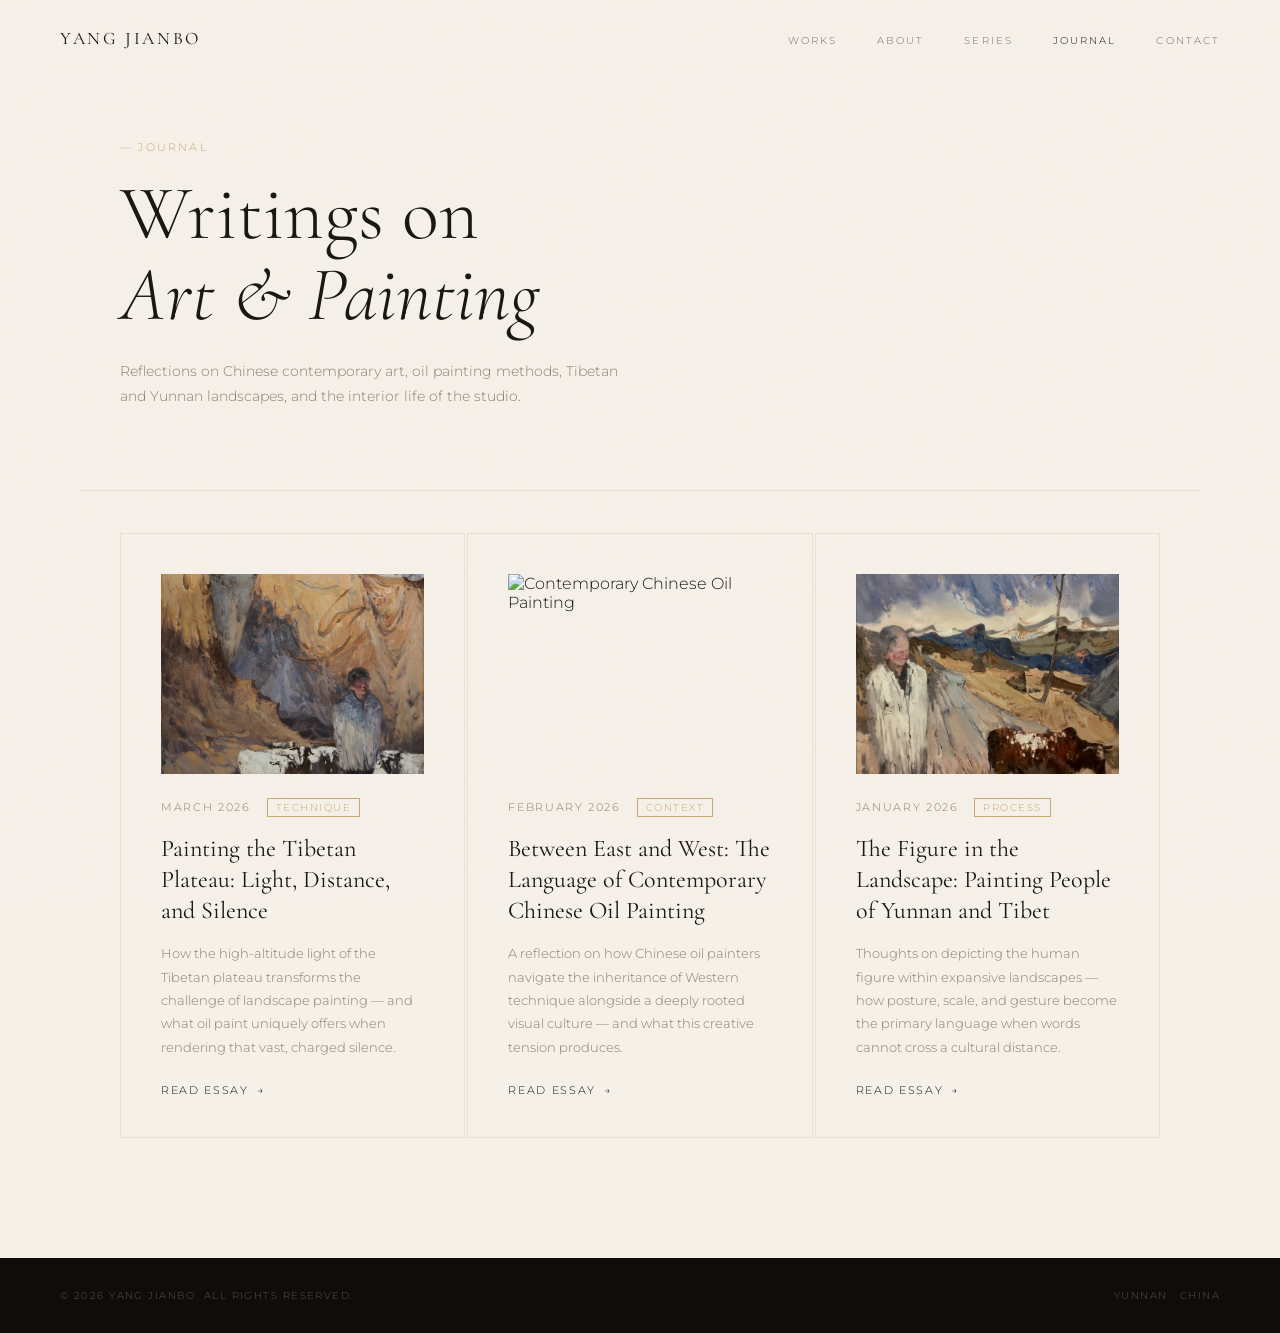
==== blog/index.html @ 933f6329 "add blog" ====
<!DOCTYPE html>
<html lang="en">
<head>
<!-- Google tag (gtag.js) -->
<script async src="https://www.googletagmanager.com/gtag/js?id=G-KQ1RSYF3QQ"></script>
<script>
  window.dataLayer = window.dataLayer || [];
  function gtag(){dataLayer.push(arguments);}
  gtag('js', new Date());
  gtag('config', 'G-KQ1RSYF3QQ');
</script>
<meta charset="UTF-8">
<meta name="viewport" content="width=device-width, initial-scale=1.0">

<!-- Primary SEO -->
<title>Blog — Yang Jianbo | Chinese Art, Oil Painting & Tibetan Landscapes</title>
<meta name="description" content="Writings by Yang Jianbo (杨剑波) on Chinese contemporary art, oil painting techniques, Tibetan and Yunnan landscapes, and the creative process behind his work.">
<meta name="keywords" content="Yang Jianbo blog, Chinese oil painting, Tibetan landscape painting, contemporary Chinese art, oil painting techniques, Yunnan artist">
<meta name="author" content="Yang Jianbo">
<link rel="canonical" href="https://yangjianbo.com/blog/">

<!-- Open Graph -->
<meta property="og:type" content="website">
<meta property="og:url" content="https://yangjianbo.com/blog/">
<meta property="og:title" content="Blog — Yang Jianbo | Chinese Art & Oil Painting">
<meta property="og:description" content="Writings by Yang Jianbo on Chinese contemporary art, oil painting techniques, and Tibetan landscapes.">
<meta property="og:image" content="https://yangjianbo.com/art-portfolio/10.jpg">
<meta property="og:locale" content="en_US">
<meta property="og:site_name" content="Yang Jianbo">

<!-- Twitter Card -->
<meta name="twitter:card" content="summary_large_image">
<meta name="twitter:title" content="Blog — Yang Jianbo | Chinese Art & Oil Painting">
<meta name="twitter:description" content="Writings on Chinese contemporary art, oil painting techniques, and Tibetan landscapes.">
<meta name="twitter:image" content="https://yangjianbo.com/art-portfolio/10.jpg">

<link rel="preconnect" href="https://fonts.googleapis.com">
<link href="https://fonts.googleapis.com/css2?family=Cormorant+Garamond:ital,wght@0,300;0,400;0,600;1,300;1,400&family=Montserrat:wght@200;300;400&display=swap" rel="stylesheet">
<link rel="stylesheet" href="/styles.css">
<link rel="icon" type="image/png" sizes="48x48" href="/favicon.png">
<link rel="icon" type="image/png" sizes="192x192" href="/favicon-192.png">
<link rel="apple-touch-icon" href="/favicon-192.png">

<!-- JSON-LD Breadcrumb -->
<script type="application/ld+json">
{
  "@context": "https://schema.org",
  "@type": "BreadcrumbList",
  "itemListElement": [
    { "@type": "ListItem", "position": 1, "name": "Home", "item": "https://yangjianbo.com/" },
    { "@type": "ListItem", "position": 2, "name": "Blog", "item": "https://yangjianbo.com/blog/" }
  ]
}
</script>

<!-- JSON-LD Blog -->
<script type="application/ld+json">
{
  "@context": "https://schema.org",
  "@type": "Blog",
  "name": "Yang Jianbo — Journal",
  "url": "https://yangjianbo.com/blog/",
  "description": "Writings on Chinese contemporary art, oil painting, and Tibetan landscapes by Yang Jianbo.",
  "author": {
    "@type": "Person",
    "name": "Yang Jianbo",
    "url": "https://yangjianbo.com"
  }
}
</script>

<style>
/* Blog-specific styles */
.blog-hero {
  padding: 140px 80px 80px;
  max-width: 1200px;
  margin: 0 auto;
}
.blog-hero-label {
  font-size: 11px;
  letter-spacing: 0.2em;
  text-transform: uppercase;
  color: var(--warm);
  margin-bottom: 20px;
}
.blog-hero-title {
  font-family: 'Cormorant Garamond', serif;
  font-size: clamp(48px, 6vw, 80px);
  font-weight: 300;
  line-height: 1.05;
  color: var(--ink);
  margin-bottom: 24px;
}
.blog-hero-desc {
  font-size: 14px;
  color: var(--muted);
  line-height: 1.8;
  max-width: 500px;
}
.blog-divider {
  width: 100%;
  height: 1px;
  background: var(--light);
  margin: 0 80px;
  width: calc(100% - 160px);
}
.blog-grid {
  display: grid;
  grid-template-columns: repeat(auto-fill, minmax(340px, 1fr));
  gap: 2px;
  padding: 2px 80px 120px;
  max-width: 1200px;
  margin: 40px auto 0;
}
.blog-card {
  background: var(--paper);
  border: 1px solid var(--light);
  padding: 40px;
  transition: border-color 0.3s ease;
  text-decoration: none;
  color: inherit;
  display: flex;
  flex-direction: column;
  gap: 16px;
}
.blog-card:hover {
  border-color: var(--warm);
}
.blog-card-meta {
  display: flex;
  gap: 16px;
  align-items: center;
}
.blog-card-date {
  font-size: 11px;
  letter-spacing: 0.15em;
  text-transform: uppercase;
  color: var(--muted);
}
.blog-card-tag {
  font-size: 10px;
  letter-spacing: 0.15em;
  text-transform: uppercase;
  color: var(--warm);
  border: 1px solid var(--warm);
  padding: 2px 8px;
}
.blog-card-title {
  font-family: 'Cormorant Garamond', serif;
  font-size: 24px;
  font-weight: 400;
  line-height: 1.3;
  color: var(--ink);
}
.blog-card-excerpt {
  font-size: 13px;
  color: var(--muted);
  line-height: 1.8;
  flex: 1;
}
.blog-card-read {
  font-size: 11px;
  letter-spacing: 0.15em;
  text-transform: uppercase;
  color: var(--ink);
  display: flex;
  align-items: center;
  gap: 8px;
  margin-top: 8px;
}
.blog-card-read::after {
  content: '→';
  transition: transform 0.2s;
}
.blog-card:hover .blog-card-read::after {
  transform: translateX(4px);
}
.blog-card-img {
  width: 100%;
  height: 200px;
  object-fit: cover;
  pointer-events: none;
  -webkit-user-drag: none;
  user-drag: none;
  -webkit-user-select: none;
  user-select: none;
  margin-bottom: 8px;
}
@media (max-width: 900px) {
  .blog-hero { padding: 120px 24px 56px; }
  .blog-hero-title { font-size: 44px; }
  .blog-grid { padding: 0 24px 80px; gap: 16px; grid-template-columns: 1fr; max-width: 600px; }
  .blog-divider { margin: 0 24px; width: calc(100% - 48px); }
  .blog-card { padding: 28px; }
  .blog-card-img { height: 220px; }
}
@media (max-width: 480px) {
  .blog-hero { padding: 100px 20px 48px; }
  .blog-hero-title { font-size: 36px; }
  .blog-hero-desc { font-size: 13px; }
  .blog-grid { padding: 0 16px 64px; gap: 12px; max-width: 100%; }
  .blog-card { padding: 22px; }
  .blog-card-img { height: 180px; }
  .blog-card-title { font-size: 20px; }
  .blog-card-excerpt { font-size: 12px; }
}
</style>
</head>
<body>

<nav>
  <a href="/" class="nav-logo">Yang Jianbo</a>
  <ul class="nav-links">
    <li><a href="/#works">Works</a></li>
    <li><a href="/#about">About</a></li>
    <li><a href="/#series">Series</a></li>
    <li><a href="/blog/" style="opacity:1">Journal</a></li>
    <li><a href="/#contact">Contact</a></li>
  </ul>
  <button class="nav-hamburger" aria-label="Open menu" onclick="this.closest('nav').classList.toggle('menu-open')">
    <span></span><span></span><span></span>
  </button>
</nav>

<div class="blog-hero reveal">
  <div class="blog-hero-label">— Journal</div>
  <h1 class="blog-hero-title">Writings on<br><em>Art & Painting</em></h1>
  <p class="blog-hero-desc">Reflections on Chinese contemporary art, oil painting methods, Tibetan and Yunnan landscapes, and the interior life of the studio.</p>
</div>

<div class="blog-divider"></div>

<main class="blog-grid">

  <a href="/blog/tibetan-landscape-oil-painting.html" class="blog-card reveal">
    <img class="blog-card-img" src="/art-portfolio/9.jpg" alt="Tibetan Landscape Oil Painting by Yang Jianbo" style="object-position: center 80%;">
    <div class="blog-card-meta">
      <span class="blog-card-date">March 2026</span>
      <span class="blog-card-tag">Technique</span>
    </div>
    <h2 class="blog-card-title">Painting the Tibetan Plateau: Light, Distance, and Silence</h2>
    <p class="blog-card-excerpt">How the high-altitude light of the Tibetan plateau transforms the challenge of landscape painting — and what oil paint uniquely offers when rendering that vast, charged silence.</p>
    <span class="blog-card-read">Read essay</span>
  </a>

  <a href="/blog/contemporary-chinese-oil-painting.html" class="blog-card reveal">
    <img class="blog-card-img" src="/art-portfolio/10.jpg" alt="Contemporary Chinese Oil Painting" style="object-position: center 60%;">
    <div class="blog-card-meta">
      <span class="blog-card-date">February 2026</span>
      <span class="blog-card-tag">Context</span>
    </div>
    <h2 class="blog-card-title">Between East and West: The Language of Contemporary Chinese Oil Painting</h2>
    <p class="blog-card-excerpt">A reflection on how Chinese oil painters navigate the inheritance of Western technique alongside a deeply rooted visual culture — and what this creative tension produces.</p>
    <span class="blog-card-read">Read essay</span>
  </a>

  <a href="/blog/yunnan-figure-painting.html" class="blog-card reveal">
    <img class="blog-card-img" src="/art-portfolio/14.jpg" alt="Yunnan Figure Painting by Yang Jianbo" style="object-position: 30% 60%;">
    <div class="blog-card-meta">
      <span class="blog-card-date">January 2026</span>
      <span class="blog-card-tag">Process</span>
    </div>
    <h2 class="blog-card-title">The Figure in the Landscape: Painting People of Yunnan and Tibet</h2>
    <p class="blog-card-excerpt">Thoughts on depicting the human figure within expansive landscapes — how posture, scale, and gesture become the primary language when words cannot cross a cultural distance.</p>
    <span class="blog-card-read">Read essay</span>
  </a>

</main>

<footer>
  <span>© 2026 Yang Jianbo. All Rights Reserved.</span>
  <span>Yunnan · China</span>
</footer>

<script>
// Reveal on scroll
const revealEls = document.querySelectorAll('.reveal');
const observer = new IntersectionObserver((entries) => {
  entries.forEach(e => {
    if (e.isIntersecting) {
      e.target.style.opacity = '1';
      e.target.style.transform = 'translateY(0)';
    }
  });
}, { threshold: 0.1 });
revealEls.forEach(el => {
  el.style.opacity = '0';
  el.style.transform = 'translateY(30px)';
  el.style.transition = 'opacity 0.7s ease, transform 0.7s ease';
  observer.observe(el);
});
</script>

</body>
</html>
---- styles.css ----
:root {
  --ink: #1a1612;
  --paper: #f5f0e8;
  --warm: #c8a96e;
  --muted: #8a7e72;
  --light: #e8e0d0;
}
* { margin: 0; padding: 0; box-sizing: border-box; }

/* ── Image protection ── */
img {
  -webkit-user-drag: none;
  user-drag: none;
  -webkit-user-select: none;
  user-select: none;
  pointer-events: none;
}
.gallery-item, .hero-image-container, .lightbox-canvas-wrap {
  -webkit-user-select: none;
  user-select: none;
  position: relative;
}
/* Transparent overlay blocks drag/touch-save on the gallery cards */
.gallery-item::after {
  content: '';
  position: absolute;
  inset: 0;
  z-index: 2;
  cursor: pointer;
}
/* Lightbox canvas */
#lightbox-img {
  max-width: 96vw;
  max-height: 82vh;
  display: block;
  pointer-events: none;
  -webkit-user-drag: none;
  user-drag: none;
  object-fit: contain;
}
html { scroll-behavior: smooth; }
body {
  background: var(--paper);
  color: var(--ink);
  font-family: 'Montserrat', sans-serif;
  font-weight: 300;
  overflow-x: hidden;
}
body::before {
  content: '';
  position: fixed;
  inset: 0;
  background-image: url("data:image/svg+xml,%3Csvg viewBox='0 0 256 256' xmlns='http://www.w3.org/2000/svg'%3E%3Cfilter id='noise'%3E%3CfeTurbulence type='fractalNoise' baseFrequency='0.9' numOctaves='4' stitchTiles='stitch'/%3E%3C/filter%3E%3Crect width='100%25' height='100%25' filter='url(%23noise)' opacity='0.04'/%3E%3C/svg%3E");
  pointer-events: none;
  z-index: 1000;
  opacity: 0.4;
}
nav {
  position: fixed;
  top: 0; left: 0; right: 0;
  z-index: 100;
  display: flex;
  justify-content: space-between;
  align-items: center;
  padding: 28px 60px;
  background: linear-gradient(to bottom, rgba(245,240,232,0.95) 0%, transparent 100%);
}
.nav-logo {
  font-family: 'Cormorant Garamond', serif;
  font-size: 1.1rem;
  font-weight: 400;
  letter-spacing: 0.15em;
  text-transform: uppercase;
  color: var(--ink);
  text-decoration: none;
}
.nav-links { display: flex; gap: 40px; list-style: none; }
.nav-links a {
  font-size: 0.65rem;
  letter-spacing: 0.2em;
  text-transform: uppercase;
  color: var(--ink);
  text-decoration: none;
  opacity: 0.6;
  transition: opacity 0.3s;
}
.nav-links a:hover { opacity: 1; }

/* ── Hamburger (hidden on desktop) ── */
.nav-hamburger {
  display: none;
  flex-direction: column;
  justify-content: center;
  gap: 5px;
  cursor: pointer;
  background: none;
  border: none;
  padding: 4px;
  z-index: 102;
  position: relative;
}
.nav-hamburger span {
  display: block;
  width: 20px;
  height: 1.5px;
  background: var(--ink);
  transition: transform 0.3s ease, opacity 0.3s ease;
}
nav.menu-open .nav-hamburger span:nth-child(1) { transform: translateY(6.5px) rotate(45deg); }
nav.menu-open .nav-hamburger span:nth-child(2) { opacity: 0; transform: scaleX(0); }
nav.menu-open .nav-hamburger span:nth-child(3) { transform: translateY(-6.5px) rotate(-45deg); }

/* HERO */
.hero {
  min-height: 100vh;
  display: grid;
  grid-template-columns: 1fr 1fr;
  position: relative;
}
.hero-left {
  display: flex;
  flex-direction: column;
  justify-content: flex-end;
  padding: 120px 60px 80px;
  position: relative;
  z-index: 2;
}
.hero-eyebrow {
  font-size: 0.6rem;
  letter-spacing: 0.3em;
  text-transform: uppercase;
  color: var(--warm);
  margin-bottom: 24px;
  opacity: 0;
  animation: fadeUp 1s 0.3s forwards;
}
.hero-title {
  font-family: 'Cormorant Garamond', serif;
  font-size: clamp(4rem, 7vw, 8rem);
  font-weight: 300;
  line-height: 0.9;
  letter-spacing: -0.02em;
  margin-bottom: 8px;
  opacity: 0;
  animation: fadeUp 1s 0.5s forwards;
}
.hero-title em { font-style: normal; color: var(--warm); }
.hero-subtitle {
  font-family: 'Cormorant Garamond', serif;
  font-size: clamp(1rem, 1.5vw, 1.4rem);
  font-weight: 300;
  font-style: italic;
  color: var(--muted);
  margin-top: 20px;
  margin-bottom: 48px;
  max-width: 340px;
  line-height: 1.6;
  opacity: 0;
  animation: fadeUp 1s 0.7s forwards;
}
.hero-cta {
  display: inline-flex;
  align-items: center;
  gap: 16px;
  font-size: 0.65rem;
  letter-spacing: 0.25em;
  text-transform: uppercase;
  color: var(--ink);
  text-decoration: none;
  opacity: 0;
  animation: fadeUp 1s 0.9s forwards;
  transition: gap 0.3s;
}
.hero-cta:hover { gap: 24px; }
.hero-cta::after {
  content: '';
  width: 40px;
  height: 1px;
  background: var(--warm);
  transition: width 0.3s;
}
.hero-cta:hover::after { width: 60px; }
.hero-right {
  position: relative;
  overflow: hidden;
}
.hero-image-container {
  position: absolute;
  inset: 0;
  opacity: 0;
  animation: fadeIn 1.5s 0.2s forwards;
}
.hero-image-container img {
  width: 100%;
  height: 100%;
  object-fit: cover;
  object-position: center top;
  filter: grayscale(10%) contrast(1.05);
}
.hero-image-overlay {
  position: absolute;
  inset: 0;
  background: linear-gradient(to right, var(--paper) 0%, transparent 30%),
              linear-gradient(to top, var(--paper) 0%, transparent 20%);
}
.hero-scroll-indicator {
  position: absolute;
  bottom: 40px;
  left: 60px;
  display: flex;
  align-items: center;
  gap: 12px;
  font-size: 0.55rem;
  letter-spacing: 0.25em;
  text-transform: uppercase;
  color: var(--muted);
  opacity: 0;
  animation: fadeUp 1s 1.2s forwards;
}
.scroll-line {
  width: 1px;
  height: 40px;
  background: var(--warm);
  animation: lineGrow 2s 1.5s ease-out forwards;
  transform-origin: top;
  transform: scaleY(0);
}

/* ABOUT */
.about {
  display: grid;
  grid-template-columns: 1fr 2fr;
  gap: 80px;
  align-items: start;
  background: var(--ink);
  color: var(--paper);
  padding: 120px 60px;
}
.about-left { position: sticky; top: 100px; }
.about-name {
  font-family: 'Cormorant Garamond', serif;
  font-size: 3.5rem;
  font-weight: 300;
  line-height: 1;
  margin-bottom: 16px;
}
.about-name span {
  display: block;
  font-style: italic;
  color: var(--warm);
  font-size: 1.2rem;
  margin-top: 8px;
}
.about-meta {
  margin-top: 32px;
  font-size: 0.65rem;
  letter-spacing: 0.15em;
  text-transform: uppercase;
  color: var(--warm);
  opacity: 0.8;
  line-height: 2.5;
}
.about-text {
  font-family: 'Cormorant Garamond', serif;
  font-size: 1.4rem;
  font-weight: 300;
  line-height: 1.8;
  color: rgba(245, 240, 232, 0.85);
  margin-bottom: 40px;
}
.about-text-small {
  font-size: 0.8rem;
  line-height: 2;
  color: rgba(245, 240, 232, 0.5);
  font-weight: 200;
}
.awards-grid {
  margin-top: 60px;
  display: grid;
  grid-template-columns: 1fr 1fr;
  gap: 2px;
}
.award-item {
  padding: 24px;
  border: 1px solid rgba(200, 169, 110, 0.15);
  transition: border-color 0.3s, background 0.3s;
}
.award-item:hover {
  border-color: rgba(200, 169, 110, 0.4);
  background: rgba(200, 169, 110, 0.05);
}
.award-year { font-size: 0.6rem; letter-spacing: 0.2em; color: var(--warm); margin-bottom: 8px; }
.award-text { font-size: 0.75rem; line-height: 1.6; color: rgba(245, 240, 232, 0.6); font-weight: 200; }

/* WORKS */
.works { background: var(--paper); padding: 120px 0; }
.works-header {
  padding: 0 60px;
  margin-bottom: 80px;
  display: flex;
  justify-content: space-between;
  align-items: flex-end;
}
.works-title {
  font-family: 'Cormorant Garamond', serif;
  font-size: clamp(3rem, 5vw, 5rem);
  font-weight: 300;
  line-height: 1;
}
.works-filter { display: flex; gap: 24px; align-items: center; }
.filter-btn {
  font-size: 0.6rem;
  letter-spacing: 0.2em;
  text-transform: uppercase;
  background: none;
  border: none;
  cursor: pointer;
  color: var(--muted);
  padding: 8px 0;
  border-bottom: 1px solid transparent;
  transition: all 0.3s;
  font-family: 'Montserrat', sans-serif;
  font-weight: 300;
}
.filter-btn.active, .filter-btn:hover { color: var(--ink); border-bottom-color: var(--warm); }

/* GALLERY */
.gallery-masonry { columns: 3; column-gap: 3px; padding: 0 3px; }
.gallery-item {
  break-inside: avoid;
  margin-bottom: 3px;
  position: relative;
  overflow: hidden;
  cursor: pointer;
}
.gallery-item img {
  width: 100%;
  display: block;
  transition: transform 0.6s cubic-bezier(0.25, 0.46, 0.45, 0.94), filter 0.6s;
}
.gallery-item:hover img { transform: scale(1.04); filter: grayscale(10%); }
.gallery-item-overlay {
  position: absolute;
  inset: 0;
  background: linear-gradient(to top, rgba(26,22,18,0.85) 0%, transparent 50%);
  opacity: 0;
  transition: opacity 0.4s;
  display: flex;
  align-items: flex-end;
  padding: 24px;
}
.gallery-item:hover .gallery-item-overlay { opacity: 1; }
.gallery-item-info { color: var(--paper); }
.gallery-item-title { font-family: 'Cormorant Garamond', serif; font-size: 1rem; font-weight: 300; font-style: italic; }
.gallery-item-year { font-size: 0.6rem; letter-spacing: 0.2em; color: var(--warm); margin-top: 4px; }

/* SERIES */
.series { background: var(--light); padding: 120px 60px; }
.series-grid { display: grid; grid-template-columns: repeat(2, 1fr); gap: 60px; margin-top: 60px; }
.series-item { position: relative; }
.series-number {
  font-family: 'Cormorant Garamond', serif;
  font-size: 6rem;
  font-weight: 300;
  color: rgba(26,22,18,0.06);
  position: absolute;
  top: -20px; left: -10px;
  line-height: 1;
  pointer-events: none;
}
.series-content { position: relative; z-index: 1; padding-left: 20px; border-left: 2px solid var(--warm); }
.series-title { font-family: 'Cormorant Garamond', serif; font-size: 1.8rem; font-weight: 300; margin-bottom: 12px; }
.series-desc { font-size: 0.75rem; line-height: 2; color: var(--muted); font-weight: 200; }

/* CONTACT */
.contact {
  background: var(--ink);
  color: var(--paper);
  padding: 120px 60px;
  display: grid;
  grid-template-columns: 1fr 1fr;
  gap: 80px;
  align-items: center;
}
.contact-title {
  font-family: 'Cormorant Garamond', serif;
  font-size: clamp(3rem, 5vw, 5.5rem);
  font-weight: 300;
  line-height: 1;
  margin-bottom: 32px;
}
.contact-title em { font-style: italic; color: var(--warm); }
.contact-text { font-size: 0.8rem; line-height: 2; color: rgba(245,240,232,0.5); font-weight: 200; margin-bottom: 48px; }
.contact-links { display: flex; flex-direction: column; gap: 16px; }
.contact-link {
  display: flex;
  align-items: center;
  gap: 20px;
  font-size: 0.65rem;
  letter-spacing: 0.2em;
  text-transform: uppercase;
  color: var(--paper);
  text-decoration: none;
  transition: gap 0.3s;
}
.contact-link:hover { gap: 30px; }
.contact-link-line { width: 30px; height: 1px; background: var(--warm); transition: width 0.3s; }
.contact-link:hover .contact-link-line { width: 50px; }
.contact-right { display: flex; flex-direction: column; gap: 16px; }
.contact-info-item {
  padding: 28px;
  border: 1px solid rgba(200, 169, 110, 0.15);
  transition: border-color 0.3s;
}
.contact-info-item:hover { border-color: rgba(200, 169, 110, 0.4); }
.contact-info-label { font-size: 0.55rem; letter-spacing: 0.25em; text-transform: uppercase; color: var(--warm); margin-bottom: 8px; }
.contact-info-value { font-family: 'Cormorant Garamond', serif; font-size: 1.1rem; color: rgba(245,240,232,0.8); }

/* SECTION LABELS */
.section-label {
  font-size: 0.6rem;
  letter-spacing: 0.3em;
  text-transform: uppercase;
  color: var(--warm);
  margin-bottom: 60px;
  display: flex;
  align-items: center;
  gap: 20px;
}
.section-label::before { content: ''; width: 30px; height: 1px; background: var(--warm); }

/* FOOTER */
footer {
  background: #0f0d0b;
  color: rgba(245,240,232,0.3);
  padding: 32px 60px;
  display: flex;
  justify-content: space-between;
  align-items: center;
  font-size: 0.6rem;
  letter-spacing: 0.15em;
  text-transform: uppercase;
}

/* LIGHTBOX */
.lightbox {
  position: fixed;
  inset: 0;
  background: rgba(15, 13, 11, 0.97);
  z-index: 500;
  display: flex;
  align-items: center;
  justify-content: center;
  opacity: 0;
  pointer-events: none;
  transition: opacity 0.4s;
}
.lightbox.active { opacity: 1; pointer-events: all; }
.lightbox-img {
  max-width: 90vw;
  max-height: 85vh;
  object-fit: contain;
  transform: scale(0.95);
  transition: transform 0.4s;
}
.lightbox.active .lightbox-img { transform: scale(1); }
.lightbox-close {
  position: absolute; top: 32px; right: 40px;
  color: rgba(245,240,232,0.6);
  font-size: 0.65rem; letter-spacing: 0.2em; text-transform: uppercase;
  cursor: pointer; transition: color 0.3s;
  background: none; border: none; font-family: 'Montserrat', sans-serif;
}
.lightbox-close:hover { color: var(--warm); }
.lightbox-nav {
  position: absolute; top: 50%; transform: translateY(-50%);
  background: none; border: 1px solid rgba(200,169,110,0.3);
  color: var(--warm); width: 48px; height: 48px;
  cursor: pointer; font-size: 1.4rem; transition: all 0.3s;
  display: flex; align-items: center; justify-content: center;
}
.lightbox-nav:hover { background: rgba(200,169,110,0.1); border-color: var(--warm); }
.lightbox-prev { left: 32px; }
.lightbox-next { right: 32px; }
.lightbox-caption {
  position: absolute; bottom: 32px; left: 50%; transform: translateX(-50%);
  text-align: center; color: rgba(245,240,232,0.5);
  font-family: 'Cormorant Garamond', serif; font-style: italic; font-size: 1rem;
}

/* ANIMATIONS */
@keyframes fadeUp {
  from { opacity: 0; transform: translateY(30px); }
  to { opacity: 1; transform: translateY(0); }
}
@keyframes fadeIn {
  from { opacity: 0; }
  to { opacity: 1; }
}
@keyframes lineGrow {
  from { transform: scaleY(0); }
  to { transform: scaleY(1); }
}
.reveal {
  opacity: 0; transform: translateY(40px);
  transition: opacity 0.8s, transform 0.8s;
}
.reveal.visible { opacity: 1; transform: translateY(0); }

@media (max-width: 900px) {
  nav { padding: 20px 24px; }
  .nav-hamburger { display: flex; }
  .nav-logo { z-index: 102; position: relative; }
  .nav-links {
    display: none;
    position: fixed;
    inset: 0;
    background: var(--paper);
    z-index: 101;
    flex-direction: column;
    justify-content: center;
    align-items: center;
    gap: 36px;
    list-style: none;
  }
  nav.menu-open .nav-links { display: flex; }
  .nav-links a {
    font-size: 0.9rem !important;
    letter-spacing: 0.25em;
    opacity: 0.7;
  }
  .nav-links a:hover { opacity: 1; }

  /* ── Global: heavier font weight on mobile for readability ── */
  body { font-weight: 400; }
  .about-text { font-weight: 400; color: rgba(245,240,232,0.95); }
  .about-text-small { font-weight: 300; color: rgba(245,240,232,0.75); letter-spacing: 0.01em; }
  .about-meta { font-weight: 400; letter-spacing: 0.08em; }
  .series-desc { font-weight: 400; }
  .contact-text { font-weight: 400; }
  .award-text { font-weight: 400; }
  .hero-subtitle { font-weight: 400; color: var(--muted); }

  /* ── Hero title: darken italic JIANBO so it reads over the image ── */
  .hero-title em {
    color: #1a1a18;
    text-shadow: 0 2px 16px rgba(245,240,232,0.7);
  }

  /* ── Hero: show artwork as background on mobile ── */
  .hero {
    grid-template-columns: 1fr;
    min-height: 100svh;
    position: relative;
  }
  .hero-right {
    display: block;
    position: absolute;
    inset: 0;
    z-index: 0;
  }
  .hero-image-overlay {
    background: linear-gradient(to top, var(--paper) 0%, rgba(245,240,232,0.55) 50%, transparent 100%);
  }
  .hero-left {
    position: relative;
    z-index: 2;
    padding: 0 24px 64px;
    justify-content: flex-end;
    min-height: 100svh;
  }
  .hero-title {
    font-size: clamp(3.2rem, 14vw, 5rem);
  }
  .hero-subtitle {
    font-size: 1rem;
    margin-bottom: 36px;
    max-width: 100%;
  }
  .hero-eyebrow { margin-bottom: 16px; }
  .hero-scroll-indicator { left: 24px; bottom: 24px; }

  /* ── About ── */
  .about { padding: 64px 24px; grid-template-columns: 1fr; gap: 40px; }
  .about-left { position: static; }
  .about-name { font-size: 2.6rem; }
  .about-text { font-size: 1.15rem; line-height: 1.7; margin-bottom: 24px; }
  .about-text-small { font-size: 0.78rem; line-height: 1.85; }
  .awards-grid { grid-template-columns: 1fr; margin-top: 36px; }

  /* ── Works ── */
  .works { padding: 64px 0; }
  .works-header { padding: 0 24px; flex-direction: column; align-items: flex-start; gap: 24px; }
  .gallery-masonry { columns: 1; padding: 0 16px; column-gap: 0; }

  /* ── Series ── */
  .series { padding: 64px 24px; }
  .series-grid { grid-template-columns: 1fr; gap: 0; }

  /* ── Contact ── */
  .contact { padding: 64px 24px; grid-template-columns: 1fr; }
  footer { flex-direction: column; gap: 16px; text-align: center; padding: 32px 24px; }

  /* ── Lightbox: move nav to bottom, full-width image ── */
  .lightbox-nav {
    top: auto;
    bottom: 24px;
    transform: none;
  }
  .lightbox-prev { left: 24px; }
  .lightbox-next { right: 24px; }
  .lightbox-caption { bottom: 72px; width: 90vw; }
  .lightbox-close { top: 16px; right: 16px; }
}

@media (max-width: 480px) {
  .hero-title { font-size: clamp(2.8rem, 16vw, 4rem); }
  .hero-subtitle { font-size: 0.95rem; }
  .about-text { font-size: 1.05rem; }
  .about-name { font-size: 2.2rem; }
  .contact-title { font-size: 2rem; }
  .works-title { font-size: 2.4rem; }
}
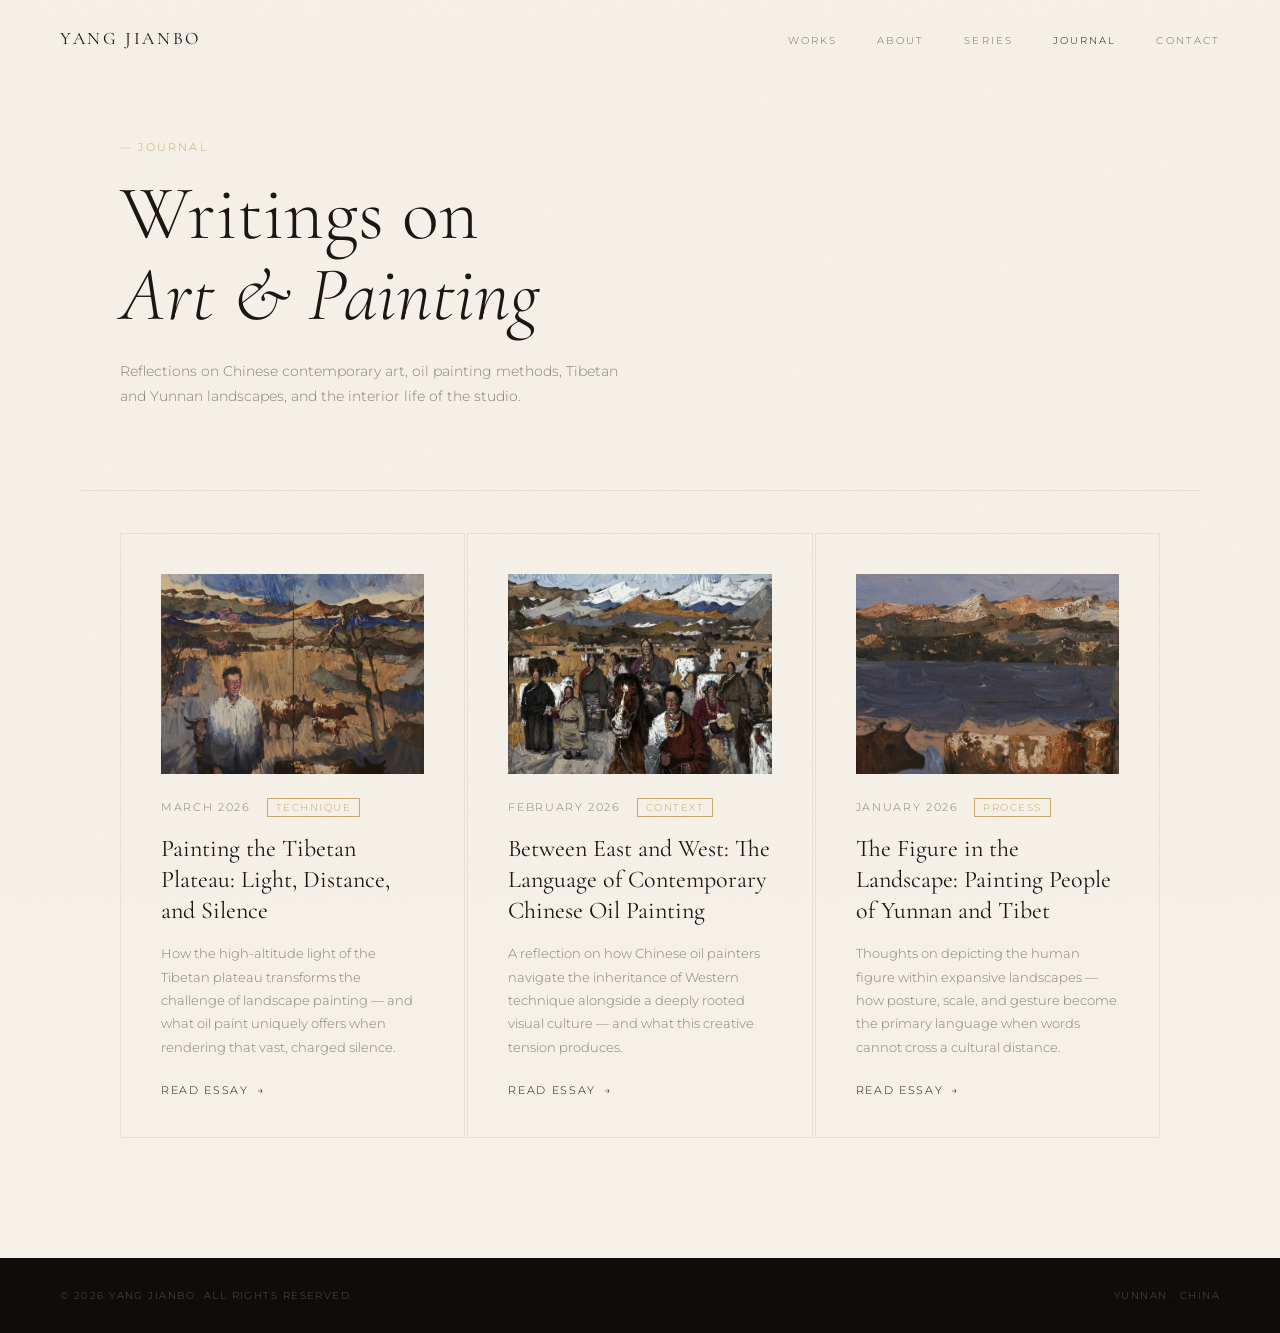
==== commit efbe7f4f: "add works update work section" ====
--- a/blog/index.html
+++ b/blog/index.html
@@ -24,7 +24,7 @@
 <meta property="og:url" content="https://yangjianbo.com/blog/">
 <meta property="og:title" content="Blog — Yang Jianbo | Chinese Art & Oil Painting">
 <meta property="og:description" content="Writings by Yang Jianbo on Chinese contemporary art, oil painting techniques, and Tibetan landscapes.">
-<meta property="og:image" content="https://yangjianbo.com/art-portfolio/10.jpg">
+<meta property="og:image" content="https://yangjianbo.com/small_image/works/《牧场》布面油画200x230cm2024年（160000元）.jpg">
 <meta property="og:locale" content="en_US">
 <meta property="og:site_name" content="Yang Jianbo">
 
@@ -32,7 +32,7 @@
 <meta name="twitter:card" content="summary_large_image">
 <meta name="twitter:title" content="Blog — Yang Jianbo | Chinese Art & Oil Painting">
 <meta name="twitter:description" content="Writings on Chinese contemporary art, oil painting techniques, and Tibetan landscapes.">
-<meta name="twitter:image" content="https://yangjianbo.com/art-portfolio/10.jpg">
+<meta name="twitter:image" content="https://yangjianbo.com/small_image/works/《牧场》布面油画200x230cm2024年（160000元）.jpg">
 
 <link rel="preconnect" href="https://fonts.googleapis.com">
 <link href="https://fonts.googleapis.com/css2?family=Cormorant+Garamond:ital,wght@0,300;0,400;0,600;1,300;1,400&family=Montserrat:wght@200;300;400&display=swap" rel="stylesheet">
@@ -233,7 +233,7 @@
 <main class="blog-grid">
 
   <a href="/blog/tibetan-landscape-oil-painting.html" class="blog-card reveal">
-    <img class="blog-card-img" src="/art-portfolio/9.jpg" alt="Tibetan Landscape Oil Painting by Yang Jianbo" style="object-position: center 80%;">
+    <img class="blog-card-img" src="/small_image/works/《瓦扎和牛》布面油画200x180cm2018年（120000元）.JPG" alt="Tibetan Landscape Oil Painting by Yang Jianbo" style="object-position: center 80%;">
     <div class="blog-card-meta">
       <span class="blog-card-date">March 2026</span>
       <span class="blog-card-tag">Technique</span>
@@ -244,7 +244,7 @@
   </a>
 
   <a href="/blog/contemporary-chinese-oil-painting.html" class="blog-card reveal">
-    <img class="blog-card-img" src="/art-portfolio/10.jpg" alt="Contemporary Chinese Oil Painting" style="object-position: center 60%;">
+    <img class="blog-card-img" src="/small_image/works/《牧场》布面油画200x230cm2024年（160000元）.jpg" alt="Contemporary Chinese Oil Painting" style="object-position: center 60%;">
     <div class="blog-card-meta">
       <span class="blog-card-date">February 2026</span>
       <span class="blog-card-tag">Context</span>
@@ -255,7 +255,7 @@
   </a>
 
   <a href="/blog/yunnan-figure-painting.html" class="blog-card reveal">
-    <img class="blog-card-img" src="/art-portfolio/14.jpg" alt="Yunnan Figure Painting by Yang Jianbo" style="object-position: 30% 60%;">
+    <img class="blog-card-img" src="/small_image/works/《暮色》布面油画90x200cm 2021年（40000元）.JPG" alt="Yunnan Figure Painting by Yang Jianbo" style="object-position: 30% 60%;">
     <div class="blog-card-meta">
       <span class="blog-card-date">January 2026</span>
       <span class="blog-card-tag">Process</span>
--- a/styles.css
+++ b/styles.css
@@ -296,7 +296,7 @@
 .works { background: var(--paper); padding: 120px 0; }
 .works-header {
   padding: 0 60px;
-  margin-bottom: 80px;
+  margin-bottom: 60px;
   display: flex;
   justify-content: space-between;
   align-items: flex-end;
@@ -354,23 +354,115 @@
 .gallery-item-title { font-family: 'Cormorant Garamond', serif; font-size: 1rem; font-weight: 300; font-style: italic; }
 .gallery-item-year { font-size: 0.6rem; letter-spacing: 0.2em; color: var(--warm); margin-top: 4px; }
 
-/* SERIES */
-.series { background: var(--light); padding: 120px 60px; }
-.series-grid { display: grid; grid-template-columns: repeat(2, 1fr); gap: 60px; margin-top: 60px; }
-.series-item { position: relative; }
-.series-number {
-  font-family: 'Cormorant Garamond', serif;
-  font-size: 6rem;
+/* ── SERIES PANELS ─────────────────────────────────────────────── */
+.sp {
+  border-top: 1px solid rgba(26,22,18,0.1);
+}
+.sp:last-child { border-bottom: 1px solid rgba(26,22,18,0.1); }
+
+/* Header row — featured image + text side by side */
+.sp-header {
+  display: grid;
+  grid-template-columns: 340px 1fr;
+  cursor: pointer;
+  min-height: 260px;
+  transition: background 0.3s;
+}
+.sp-header:hover { background: rgba(200,169,110,0.04); }
+
+/* Featured image */
+.sp-feat-wrap {
+  position: relative;
+  overflow: hidden;
+  background: var(--ink);
+}
+.sp-feat-img {
+  width: 100%;
+  height: 100%;
+  object-fit: cover;
+  display: block;
+  transition: transform 0.7s cubic-bezier(0.25,0.46,0.45,0.94), filter 0.7s;
+  filter: grayscale(15%);
+}
+.sp-header:hover .sp-feat-img { transform: scale(1.05); filter: grayscale(0%); }
+.sp-feat-overlay {
+  position: absolute;
+  inset: 0;
+  background: linear-gradient(to right, transparent 70%, var(--paper) 100%);
+  pointer-events: none;
+}
+
+/* Info panel */
+.sp-info {
+  padding: 48px 60px;
+  display: flex;
+  flex-direction: column;
+  justify-content: center;
+  position: relative;
+}
+.sp-num {
+  font-family: 'Cormorant Garamond', serif;
+  font-size: 5rem;
   font-weight: 300;
   color: rgba(26,22,18,0.06);
   position: absolute;
-  top: -20px; left: -10px;
+  top: 24px; right: 48px;
   line-height: 1;
   pointer-events: none;
 }
-.series-content { position: relative; z-index: 1; padding-left: 20px; border-left: 2px solid var(--warm); }
-.series-title { font-family: 'Cormorant Garamond', serif; font-size: 1.8rem; font-weight: 300; margin-bottom: 12px; }
-.series-desc { font-size: 0.75rem; line-height: 2; color: var(--muted); font-weight: 200; }
+.sp-title {
+  font-family: 'Cormorant Garamond', serif;
+  font-size: clamp(1.6rem, 2.5vw, 2.4rem);
+  font-weight: 300;
+  line-height: 1.15;
+  margin-bottom: 4px;
+}
+.sp-zh {
+  display: block;
+  font-family: 'Cormorant Garamond', serif;
+  font-style: italic;
+  font-size: 1rem;
+  color: var(--warm);
+  margin-bottom: 16px;
+  font-weight: 300;
+}
+.sp-desc {
+  font-size: 0.75rem;
+  line-height: 2;
+  color: var(--muted);
+  font-weight: 200;
+  max-width: 540px;
+  margin-bottom: 24px;
+}
+.sp-meta {
+  display: flex;
+  align-items: center;
+  gap: 16px;
+  font-size: 0.6rem;
+  letter-spacing: 0.2em;
+  text-transform: uppercase;
+  color: var(--muted);
+}
+.sp-arrow {
+  font-size: 1rem;
+  color: var(--warm);
+  transition: transform 0.4s cubic-bezier(0.34,1.56,0.64,1);
+  display: inline-block;
+}
+.sp--open .sp-arrow { transform: rotate(180deg); }
+
+/* Expandable gallery below header — max-height set by JS to actual scrollHeight */
+.sp-gallery-wrap {
+  max-height: 0;
+  overflow: hidden;
+  transition: max-height 0.65s cubic-bezier(0.4, 0, 0.2, 1);
+}
+.sp-gallery {
+  padding: 3px 0 40px;
+  border-top: 1px solid rgba(26,22,18,0.08);
+  background: var(--paper);
+}
+.sp-masonry { columns: 3; column-gap: 3px; padding: 0 3px; }
 
 /* CONTACT */
 .contact {
@@ -590,12 +682,17 @@
 
   /* ── Works ── */
   .works { padding: 64px 0; }
-  .works-header { padding: 0 24px; flex-direction: column; align-items: flex-start; gap: 24px; }
+  .works-header { padding: 0 24px; flex-direction: column; align-items: flex-start; gap: 24px; margin-bottom: 40px; }
   .gallery-masonry { columns: 1; padding: 0 16px; column-gap: 0; }
 
-  /* ── Series ── */
-  .series { padding: 64px 24px; }
-  .series-grid { grid-template-columns: 1fr; gap: 0; }
+  /* ── Series panels ── */
+  .sp-header { grid-template-columns: 1fr; min-height: auto; }
+  .sp-feat-wrap { height: 220px; }
+  .sp-feat-overlay { background: linear-gradient(to bottom, transparent 60%, var(--paper) 100%); }
+  .sp-info { padding: 28px 24px 24px; }
+  .sp-num { top: 16px; right: 16px; font-size: 3.5rem; }
+  .sp-desc { font-weight: 400; }
+  .sp-masonry { columns: 1; padding: 0 16px; }
 
   /* ── Contact ── */
   .contact { padding: 64px 24px; grid-template-columns: 1fr; }
